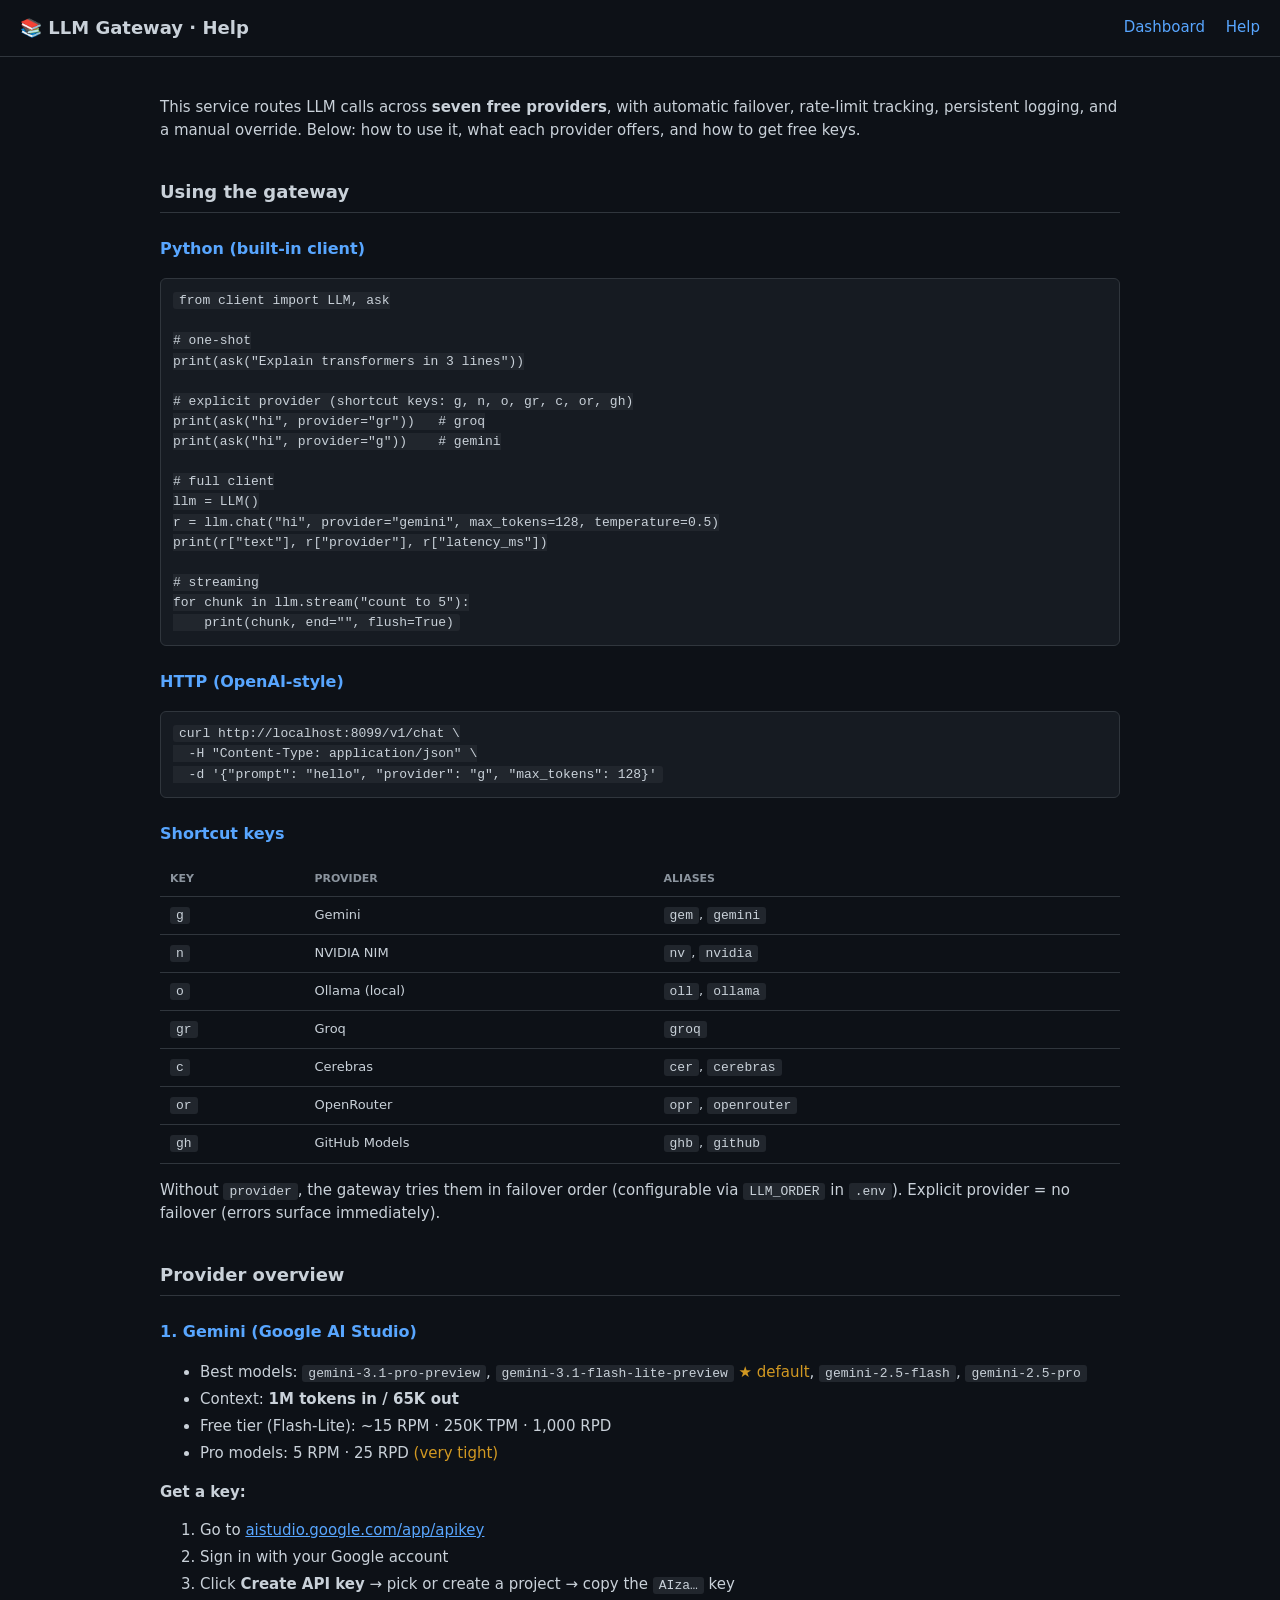
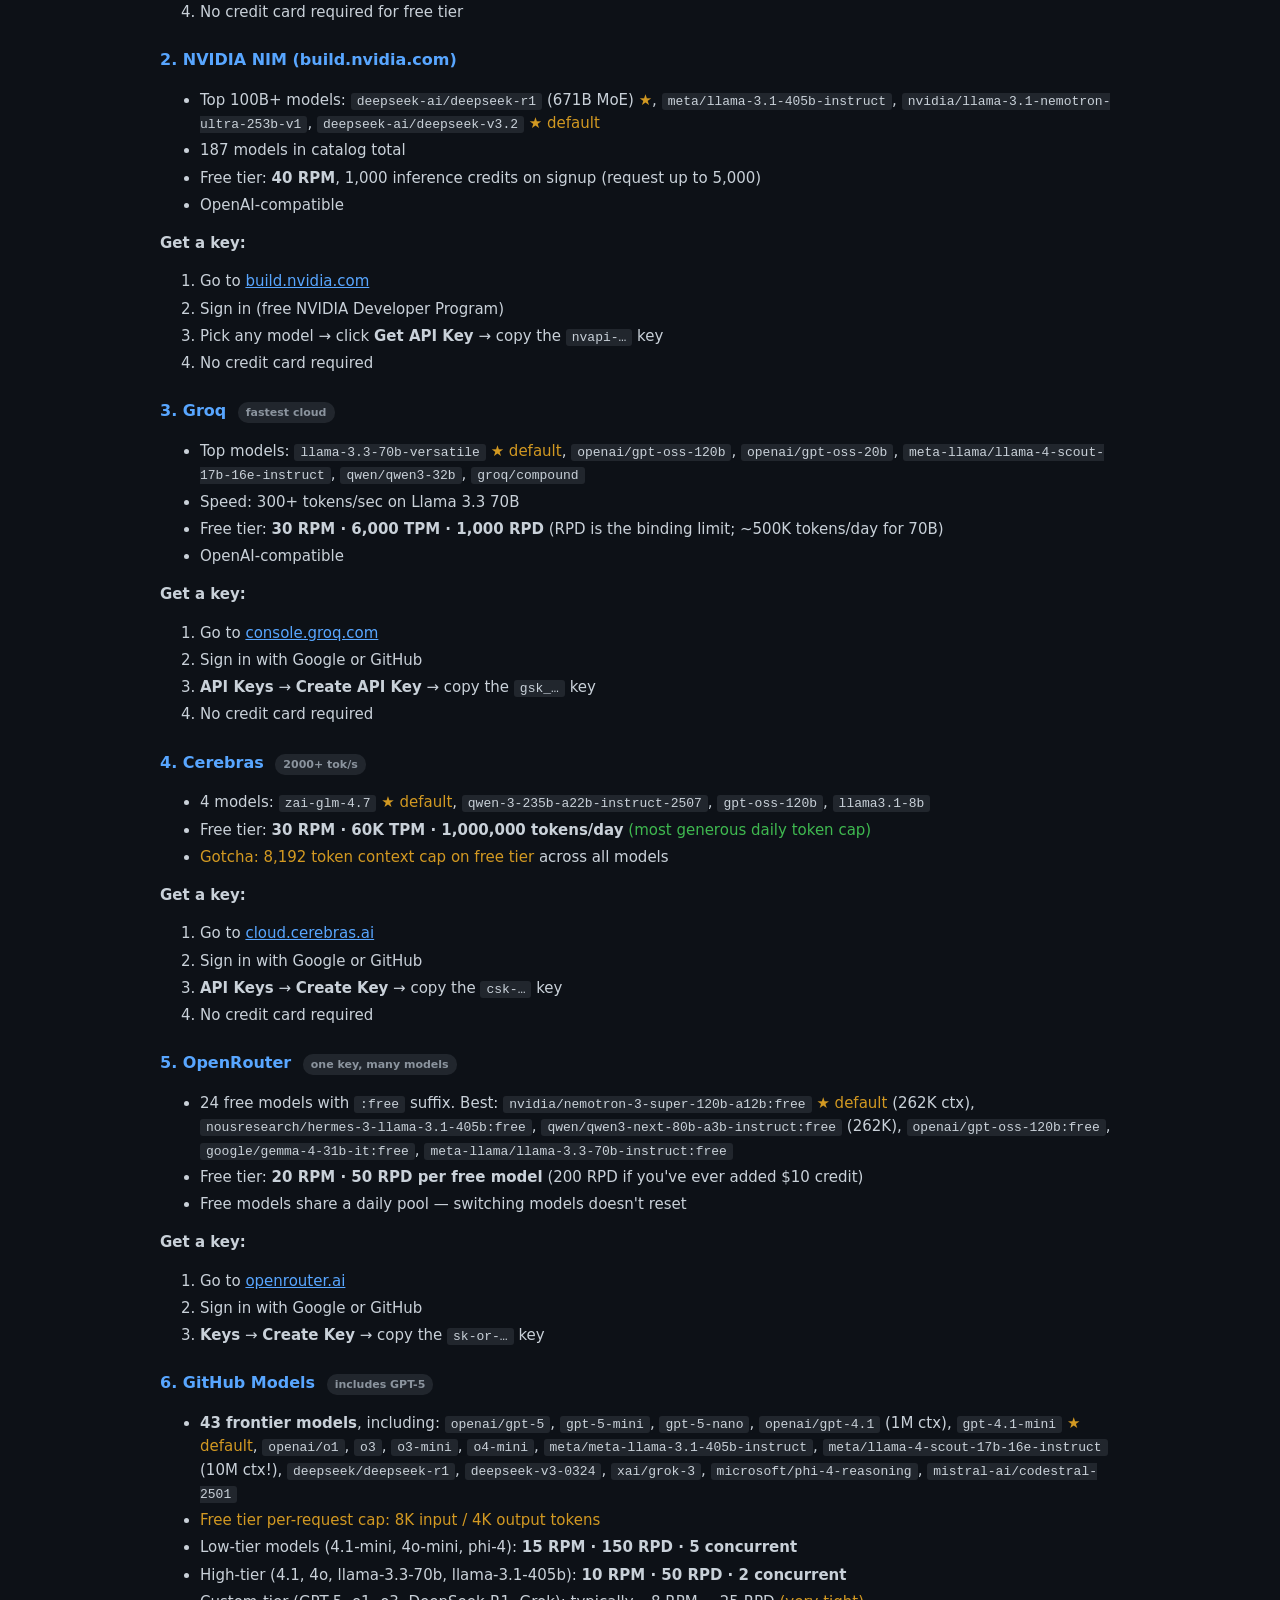
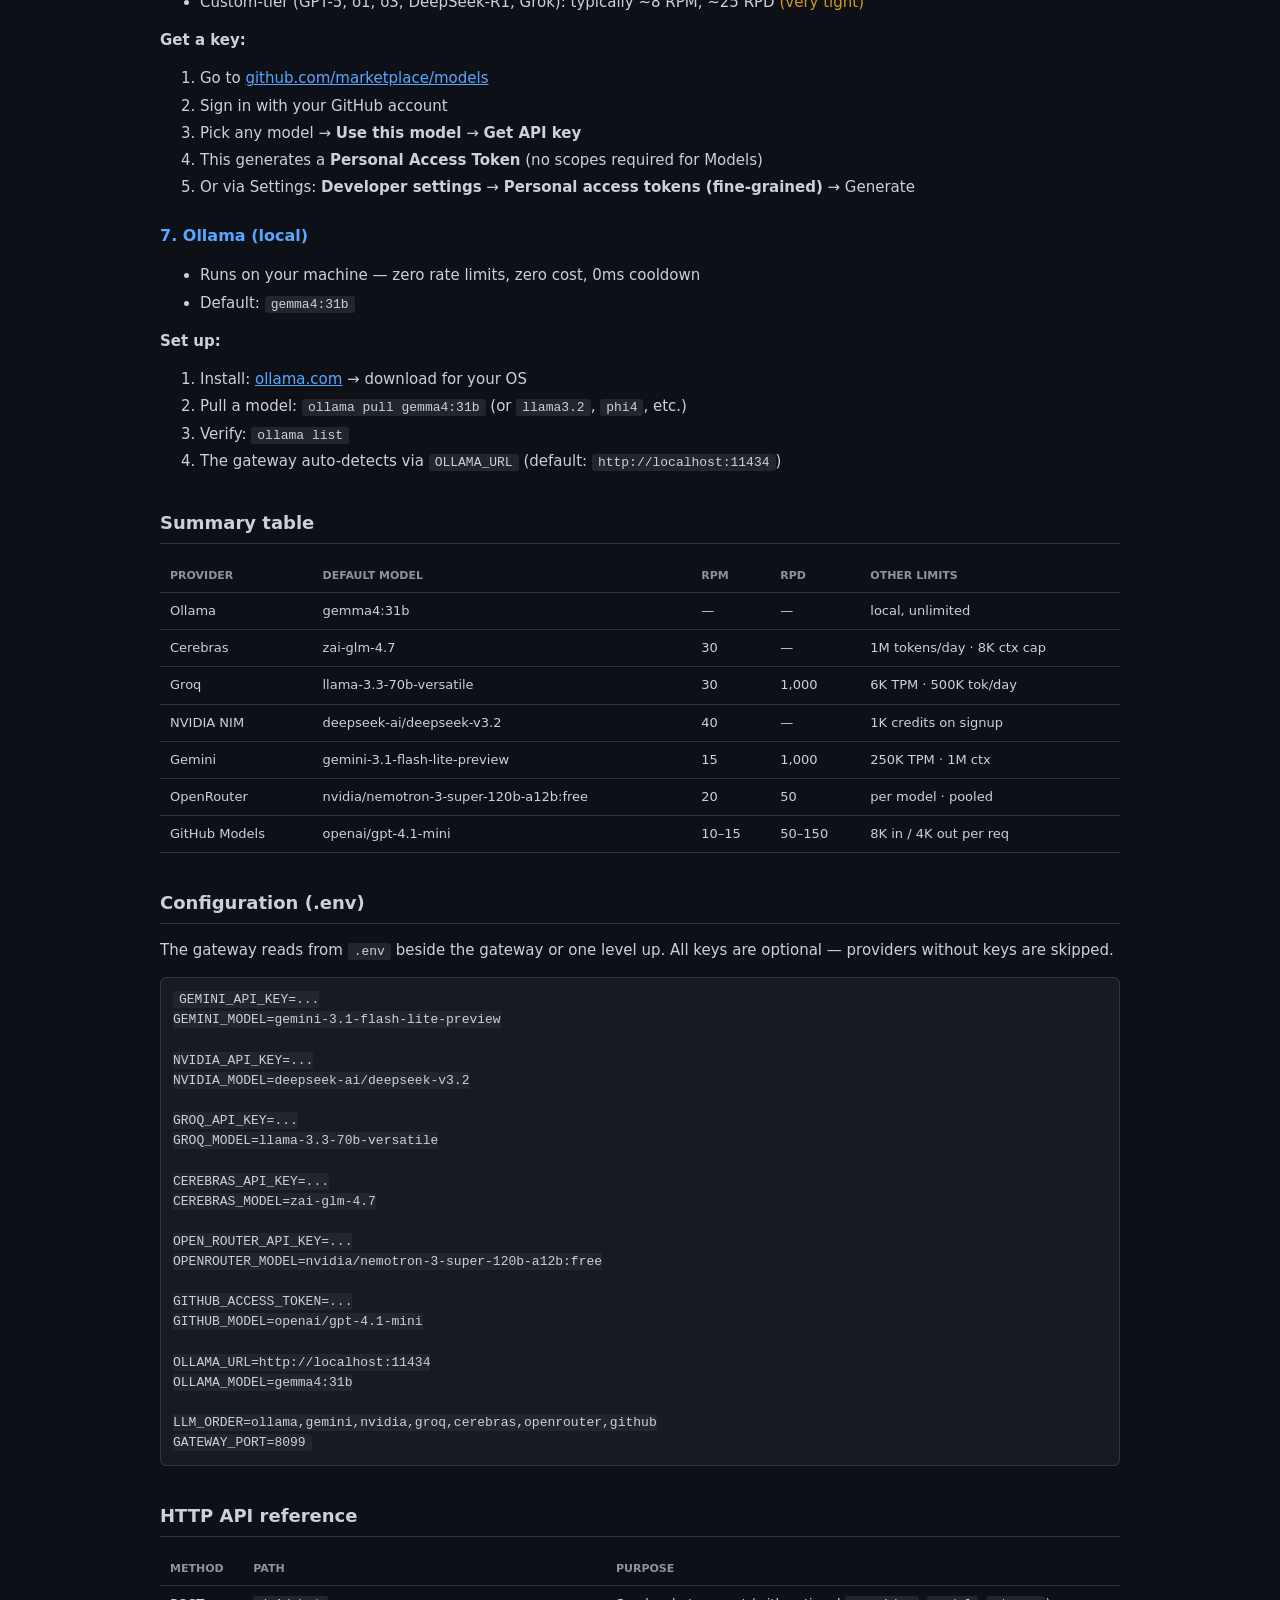
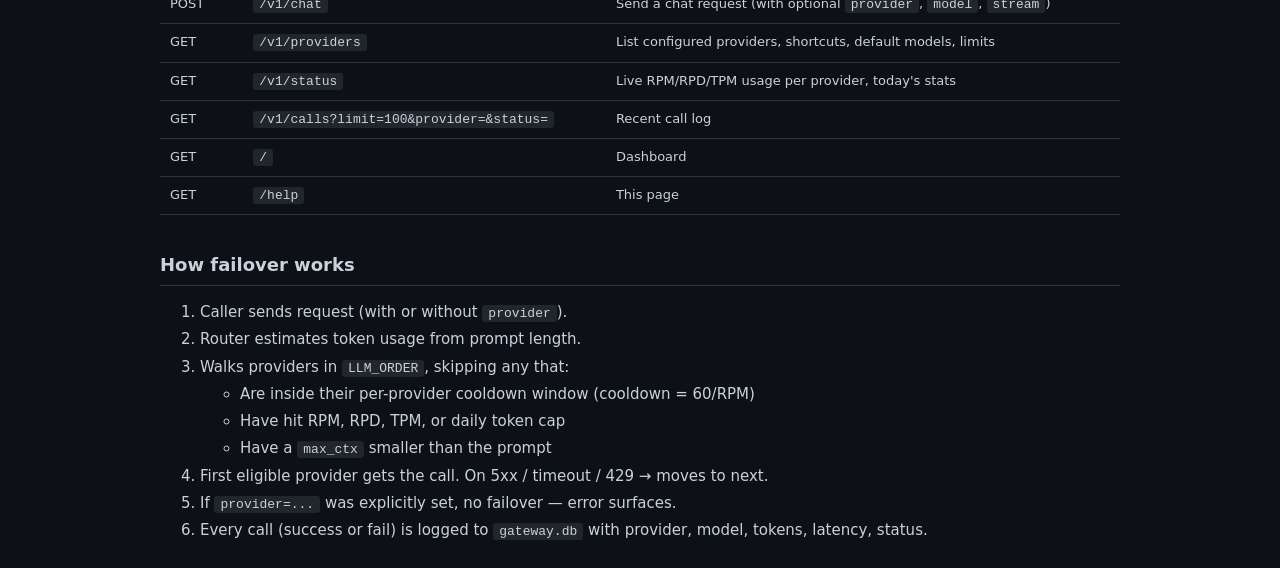
==== src/gateway/static/help.html @ 98fecb64 "feat: agent ready" ====
<!doctype html>
<html lang="en">
<head>
<meta charset="utf-8">
<title>LLM Gateway · Help & Free Keys</title>
<style>
  :root {
    --bg: #0d1117; --panel: #161b22; --border: #30363d; --text: #c9d1d9;
    --muted: #8b949e; --green: #3fb950; --red: #f85149; --blue: #58a6ff;
    --yellow: #d29922; --accent: #a371f7;
  }
  * { box-sizing: border-box; }
  body { background: var(--bg); color: var(--text); font: 15px/1.55 -apple-system, BlinkMacSystemFont, "Segoe UI", system-ui, sans-serif; margin: 0; }
  header { padding: 14px 20px; border-bottom: 1px solid var(--border); display: flex; justify-content: space-between; align-items: center; }
  header h1 { margin: 0; font-size: 18px; font-weight: 600; }
  header nav a { color: var(--blue); margin-left: 16px; text-decoration: none; }
  main { padding: 24px 20px; max-width: 1000px; margin: 0 auto; }
  h2 { font-size: 18px; margin-top: 36px; padding-bottom: 6px; border-bottom: 1px solid var(--border); }
  h3 { font-size: 16px; margin-top: 24px; color: var(--blue); }
  table { width: 100%; border-collapse: collapse; margin: 10px 0; font-size: 13px; }
  th, td { padding: 8px 10px; border-bottom: 1px solid var(--border); text-align: left; vertical-align: top; }
  th { color: var(--muted); font-weight: 600; text-transform: uppercase; font-size: 11px; }
  code, pre { font-family: ui-monospace, SFMono-Regular, "SF Mono", Menlo, monospace; }
  code { background: #21262d; padding: 1px 6px; border-radius: 3px; font-size: 13px; }
  pre { background: var(--panel); border: 1px solid var(--border); border-radius: 6px; padding: 12px; overflow-x: auto; font-size: 13px; }
  ol li, ul li { margin: 4px 0; }
  .star { color: var(--yellow); }
  .badge { display: inline-block; padding: 2px 8px; border-radius: 10px; font-size: 11px; background: #21262d; color: var(--muted); margin-left: 6px; }
  .ok { color: var(--green); }
  .warn { color: var(--yellow); }
  .err { color: var(--red); }
  a { color: var(--blue); }
</style>
</head>
<body>
<header>
  <h1>📚 LLM Gateway · Help</h1>
  <nav>
    <a href="/">Dashboard</a>
    <a href="/help">Help</a>
  </nav>
</header>
<main>

<p>This service routes LLM calls across <strong>seven free providers</strong>, with automatic failover, rate-limit tracking, persistent logging, and a manual override. Below: how to use it, what each provider offers, and how to get free keys.</p>

<h2>Using the gateway</h2>

<h3>Python (built-in client)</h3>
<pre><code>from client import LLM, ask

# one-shot
print(ask("Explain transformers in 3 lines"))

# explicit provider (shortcut keys: g, n, o, gr, c, or, gh)
print(ask("hi", provider="gr"))   # groq
print(ask("hi", provider="g"))    # gemini

# full client
llm = LLM()
r = llm.chat("hi", provider="gemini", max_tokens=128, temperature=0.5)
print(r["text"], r["provider"], r["latency_ms"])

# streaming
for chunk in llm.stream("count to 5"):
    print(chunk, end="", flush=True)</code></pre>

<h3>HTTP (OpenAI-style)</h3>
<pre><code>curl http://localhost:8099/v1/chat \
  -H "Content-Type: application/json" \
  -d '{"prompt": "hello", "provider": "g", "max_tokens": 128}'</code></pre>

<h3>Shortcut keys</h3>
<table>
  <tr><th>Key</th><th>Provider</th><th>Aliases</th></tr>
  <tr><td><code>g</code></td><td>Gemini</td><td><code>gem</code>, <code>gemini</code></td></tr>
  <tr><td><code>n</code></td><td>NVIDIA NIM</td><td><code>nv</code>, <code>nvidia</code></td></tr>
  <tr><td><code>o</code></td><td>Ollama (local)</td><td><code>oll</code>, <code>ollama</code></td></tr>
  <tr><td><code>gr</code></td><td>Groq</td><td><code>groq</code></td></tr>
  <tr><td><code>c</code></td><td>Cerebras</td><td><code>cer</code>, <code>cerebras</code></td></tr>
  <tr><td><code>or</code></td><td>OpenRouter</td><td><code>opr</code>, <code>openrouter</code></td></tr>
  <tr><td><code>gh</code></td><td>GitHub Models</td><td><code>ghb</code>, <code>github</code></td></tr>
</table>
<p>Without <code>provider</code>, the gateway tries them in failover order (configurable via <code>LLM_ORDER</code> in <code>.env</code>). Explicit provider = no failover (errors surface immediately).</p>

<h2>Provider overview</h2>

<h3>1. Gemini (Google AI Studio)</h3>
<ul>
  <li>Best models: <code>gemini-3.1-pro-preview</code>, <code>gemini-3.1-flash-lite-preview</code> <span class="star">★ default</span>, <code>gemini-2.5-flash</code>, <code>gemini-2.5-pro</code></li>
  <li>Context: <strong>1M tokens in / 65K out</strong></li>
  <li>Free tier (Flash-Lite): ~15 RPM · 250K TPM · 1,000 RPD</li>
  <li>Pro models: 5 RPM · 25 RPD <span class="warn">(very tight)</span></li>
</ul>
<p><b>Get a key:</b></p>
<ol>
  <li>Go to <a href="https://aistudio.google.com/app/apikey" target="_blank">aistudio.google.com/app/apikey</a></li>
  <li>Sign in with your Google account</li>
  <li>Click <strong>Create API key</strong> → pick or create a project → copy the <code>AIza…</code> key</li>
  <li>No credit card required for free tier</li>
</ol>

<h3>2. NVIDIA NIM (build.nvidia.com)</h3>
<ul>
  <li>Top 100B+ models: <code>deepseek-ai/deepseek-r1</code> (671B MoE) <span class="star">★</span>, <code>meta/llama-3.1-405b-instruct</code>, <code>nvidia/llama-3.1-nemotron-ultra-253b-v1</code>, <code>deepseek-ai/deepseek-v3.2</code> <span class="star">★ default</span></li>
  <li>187 models in catalog total</li>
  <li>Free tier: <strong>40 RPM</strong>, 1,000 inference credits on signup (request up to 5,000)</li>
  <li>OpenAI-compatible</li>
</ul>
<p><b>Get a key:</b></p>
<ol>
  <li>Go to <a href="https://build.nvidia.com/" target="_blank">build.nvidia.com</a></li>
  <li>Sign in (free NVIDIA Developer Program)</li>
  <li>Pick any model → click <strong>Get API Key</strong> → copy the <code>nvapi-…</code> key</li>
  <li>No credit card required</li>
</ol>

<h3>3. Groq <span class="badge">fastest cloud</span></h3>
<ul>
  <li>Top models: <code>llama-3.3-70b-versatile</code> <span class="star">★ default</span>, <code>openai/gpt-oss-120b</code>, <code>openai/gpt-oss-20b</code>, <code>meta-llama/llama-4-scout-17b-16e-instruct</code>, <code>qwen/qwen3-32b</code>, <code>groq/compound</code></li>
  <li>Speed: 300+ tokens/sec on Llama 3.3 70B</li>
  <li>Free tier: <strong>30 RPM · 6,000 TPM · 1,000 RPD</strong> (RPD is the binding limit; ~500K tokens/day for 70B)</li>
  <li>OpenAI-compatible</li>
</ul>
<p><b>Get a key:</b></p>
<ol>
  <li>Go to <a href="https://console.groq.com" target="_blank">console.groq.com</a></li>
  <li>Sign in with Google or GitHub</li>
  <li><strong>API Keys</strong> → <strong>Create API Key</strong> → copy the <code>gsk_…</code> key</li>
  <li>No credit card required</li>
</ol>

<h3>4. Cerebras <span class="badge">2000+ tok/s</span></h3>
<ul>
  <li>4 models: <code>zai-glm-4.7</code> <span class="star">★ default</span>, <code>qwen-3-235b-a22b-instruct-2507</code>, <code>gpt-oss-120b</code>, <code>llama3.1-8b</code></li>
  <li>Free tier: <strong>30 RPM · 60K TPM · 1,000,000 tokens/day</strong> <span class="ok">(most generous daily token cap)</span></li>
  <li><span class="warn">Gotcha: 8,192 token context cap on free tier</span> across all models</li>
</ul>
<p><b>Get a key:</b></p>
<ol>
  <li>Go to <a href="https://cloud.cerebras.ai" target="_blank">cloud.cerebras.ai</a></li>
  <li>Sign in with Google or GitHub</li>
  <li><strong>API Keys</strong> → <strong>Create Key</strong> → copy the <code>csk-…</code> key</li>
  <li>No credit card required</li>
</ol>

<h3>5. OpenRouter <span class="badge">one key, many models</span></h3>
<ul>
  <li>24 free models with <code>:free</code> suffix. Best:
    <code>nvidia/nemotron-3-super-120b-a12b:free</code> <span class="star">★ default</span> (262K ctx),
    <code>nousresearch/hermes-3-llama-3.1-405b:free</code>,
    <code>qwen/qwen3-next-80b-a3b-instruct:free</code> (262K),
    <code>openai/gpt-oss-120b:free</code>,
    <code>google/gemma-4-31b-it:free</code>,
    <code>meta-llama/llama-3.3-70b-instruct:free</code>
  </li>
  <li>Free tier: <strong>20 RPM · 50 RPD per free model</strong> (200 RPD if you've ever added $10 credit)</li>
  <li>Free models share a daily pool — switching models doesn't reset</li>
</ul>
<p><b>Get a key:</b></p>
<ol>
  <li>Go to <a href="https://openrouter.ai" target="_blank">openrouter.ai</a></li>
  <li>Sign in with Google or GitHub</li>
  <li><strong>Keys</strong> → <strong>Create Key</strong> → copy the <code>sk-or-…</code> key</li>
</ol>

<h3>6. GitHub Models <span class="badge">includes GPT-5</span></h3>
<ul>
  <li><strong>43 frontier models</strong>, including:
    <code>openai/gpt-5</code>, <code>gpt-5-mini</code>, <code>gpt-5-nano</code>,
    <code>openai/gpt-4.1</code> (1M ctx), <code>gpt-4.1-mini</code> <span class="star">★ default</span>,
    <code>openai/o1</code>, <code>o3</code>, <code>o3-mini</code>, <code>o4-mini</code>,
    <code>meta/meta-llama-3.1-405b-instruct</code>,
    <code>meta/llama-4-scout-17b-16e-instruct</code> (10M ctx!),
    <code>deepseek/deepseek-r1</code>, <code>deepseek-v3-0324</code>,
    <code>xai/grok-3</code>, <code>microsoft/phi-4-reasoning</code>, <code>mistral-ai/codestral-2501</code>
  </li>
  <li><span class="warn">Free tier per-request cap: 8K input / 4K output tokens</span></li>
  <li>Low-tier models (4.1-mini, 4o-mini, phi-4): <strong>15 RPM · 150 RPD · 5 concurrent</strong></li>
  <li>High-tier (4.1, 4o, llama-3.3-70b, llama-3.1-405b): <strong>10 RPM · 50 RPD · 2 concurrent</strong></li>
  <li>Custom-tier (GPT-5, o1, o3, DeepSeek-R1, Grok): typically ~8 RPM, ~25 RPD <span class="warn">(very tight)</span></li>
</ul>
<p><b>Get a key:</b></p>
<ol>
  <li>Go to <a href="https://github.com/marketplace/models" target="_blank">github.com/marketplace/models</a></li>
  <li>Sign in with your GitHub account</li>
  <li>Pick any model → <strong>Use this model</strong> → <strong>Get API key</strong></li>
  <li>This generates a <strong>Personal Access Token</strong> (no scopes required for Models)</li>
  <li>Or via Settings: <strong>Developer settings</strong> → <strong>Personal access tokens (fine-grained)</strong> → Generate</li>
</ol>

<h3>7. Ollama (local)</h3>
<ul>
  <li>Runs on your machine — zero rate limits, zero cost, 0ms cooldown</li>
  <li>Default: <code>gemma4:31b</code></li>
</ul>
<p><b>Set up:</b></p>
<ol>
  <li>Install: <a href="https://ollama.com" target="_blank">ollama.com</a> → download for your OS</li>
  <li>Pull a model: <code>ollama pull gemma4:31b</code> (or <code>llama3.2</code>, <code>phi4</code>, etc.)</li>
  <li>Verify: <code>ollama list</code></li>
  <li>The gateway auto-detects via <code>OLLAMA_URL</code> (default: <code>http://localhost:11434</code>)</li>
</ol>

<h2>Summary table</h2>
<table>
  <tr><th>Provider</th><th>Default model</th><th>RPM</th><th>RPD</th><th>Other limits</th></tr>
  <tr><td>Ollama</td><td>gemma4:31b</td><td>—</td><td>—</td><td>local, unlimited</td></tr>
  <tr><td>Cerebras</td><td>zai-glm-4.7</td><td>30</td><td>—</td><td>1M tokens/day · 8K ctx cap</td></tr>
  <tr><td>Groq</td><td>llama-3.3-70b-versatile</td><td>30</td><td>1,000</td><td>6K TPM · 500K tok/day</td></tr>
  <tr><td>NVIDIA NIM</td><td>deepseek-ai/deepseek-v3.2</td><td>40</td><td>—</td><td>1K credits on signup</td></tr>
  <tr><td>Gemini</td><td>gemini-3.1-flash-lite-preview</td><td>15</td><td>1,000</td><td>250K TPM · 1M ctx</td></tr>
  <tr><td>OpenRouter</td><td>nvidia/nemotron-3-super-120b-a12b:free</td><td>20</td><td>50</td><td>per model · pooled</td></tr>
  <tr><td>GitHub Models</td><td>openai/gpt-4.1-mini</td><td>10–15</td><td>50–150</td><td>8K in / 4K out per req</td></tr>
</table>

<h2>Configuration (.env)</h2>
<p>The gateway reads from <code>.env</code> beside the gateway or one level up. All keys are optional — providers without keys are skipped.</p>
<pre><code>GEMINI_API_KEY=...
GEMINI_MODEL=gemini-3.1-flash-lite-preview

NVIDIA_API_KEY=...
NVIDIA_MODEL=deepseek-ai/deepseek-v3.2

GROQ_API_KEY=...
GROQ_MODEL=llama-3.3-70b-versatile

CEREBRAS_API_KEY=...
CEREBRAS_MODEL=zai-glm-4.7

OPEN_ROUTER_API_KEY=...
OPENROUTER_MODEL=nvidia/nemotron-3-super-120b-a12b:free

GITHUB_ACCESS_TOKEN=...
GITHUB_MODEL=openai/gpt-4.1-mini

OLLAMA_URL=http://localhost:11434
OLLAMA_MODEL=gemma4:31b

LLM_ORDER=ollama,gemini,nvidia,groq,cerebras,openrouter,github
GATEWAY_PORT=8099</code></pre>

<h2>HTTP API reference</h2>
<table>
  <tr><th>Method</th><th>Path</th><th>Purpose</th></tr>
  <tr><td>POST</td><td><code>/v1/chat</code></td><td>Send a chat request (with optional <code>provider</code>, <code>model</code>, <code>stream</code>)</td></tr>
  <tr><td>GET</td><td><code>/v1/providers</code></td><td>List configured providers, shortcuts, default models, limits</td></tr>
  <tr><td>GET</td><td><code>/v1/status</code></td><td>Live RPM/RPD/TPM usage per provider, today's stats</td></tr>
  <tr><td>GET</td><td><code>/v1/calls?limit=100&amp;provider=&amp;status=</code></td><td>Recent call log</td></tr>
  <tr><td>GET</td><td><code>/</code></td><td>Dashboard</td></tr>
  <tr><td>GET</td><td><code>/help</code></td><td>This page</td></tr>
</table>

<h2>How failover works</h2>
<ol>
  <li>Caller sends request (with or without <code>provider</code>).</li>
  <li>Router estimates token usage from prompt length.</li>
  <li>Walks providers in <code>LLM_ORDER</code>, skipping any that:
    <ul>
      <li>Are inside their per-provider cooldown window (cooldown = 60/RPM)</li>
      <li>Have hit RPM, RPD, TPM, or daily token cap</li>
      <li>Have a <code>max_ctx</code> smaller than the prompt</li>
    </ul>
  </li>
  <li>First eligible provider gets the call. On 5xx / timeout / 429 → moves to next.</li>
  <li>If <code>provider=...</code> was explicitly set, no failover — error surfaces.</li>
  <li>Every call (success or fail) is logged to <code>gateway.db</code> with provider, model, tokens, latency, status.</li>
</ol>

</main>
</body>
</html>
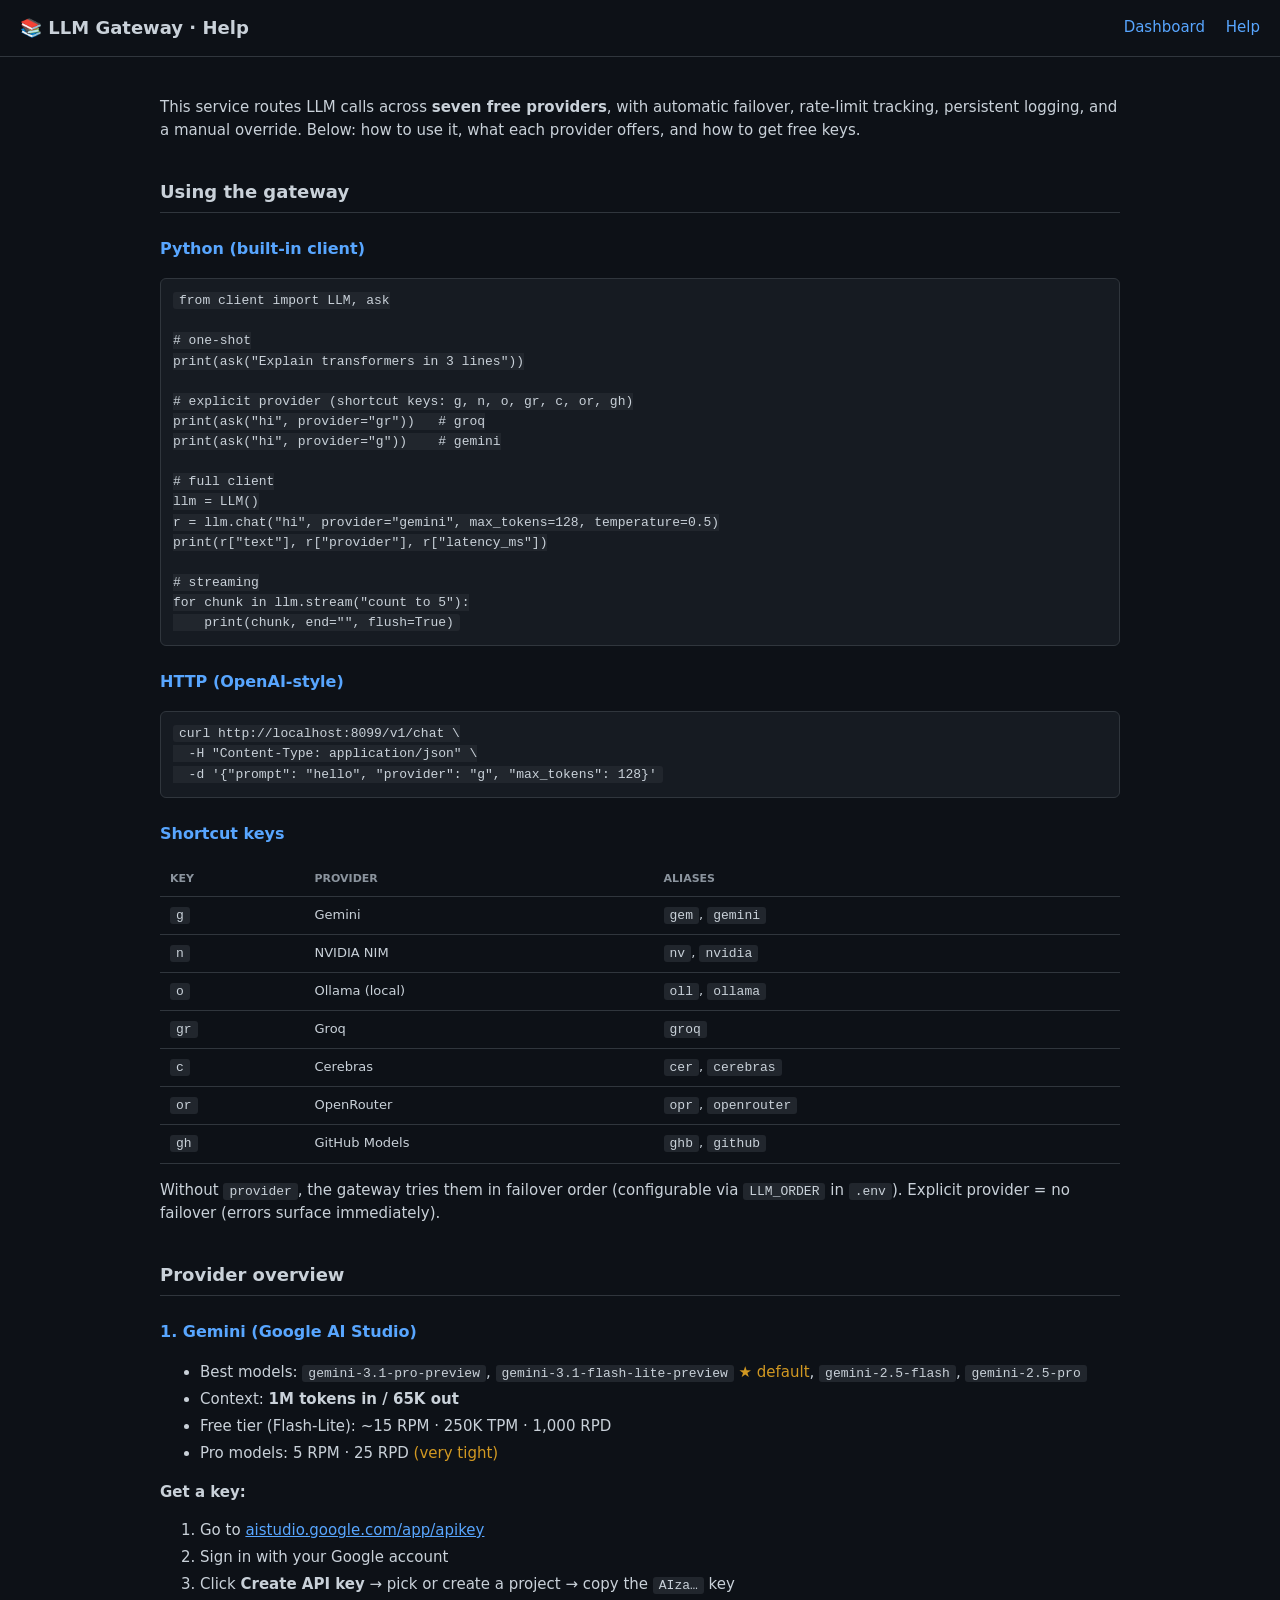
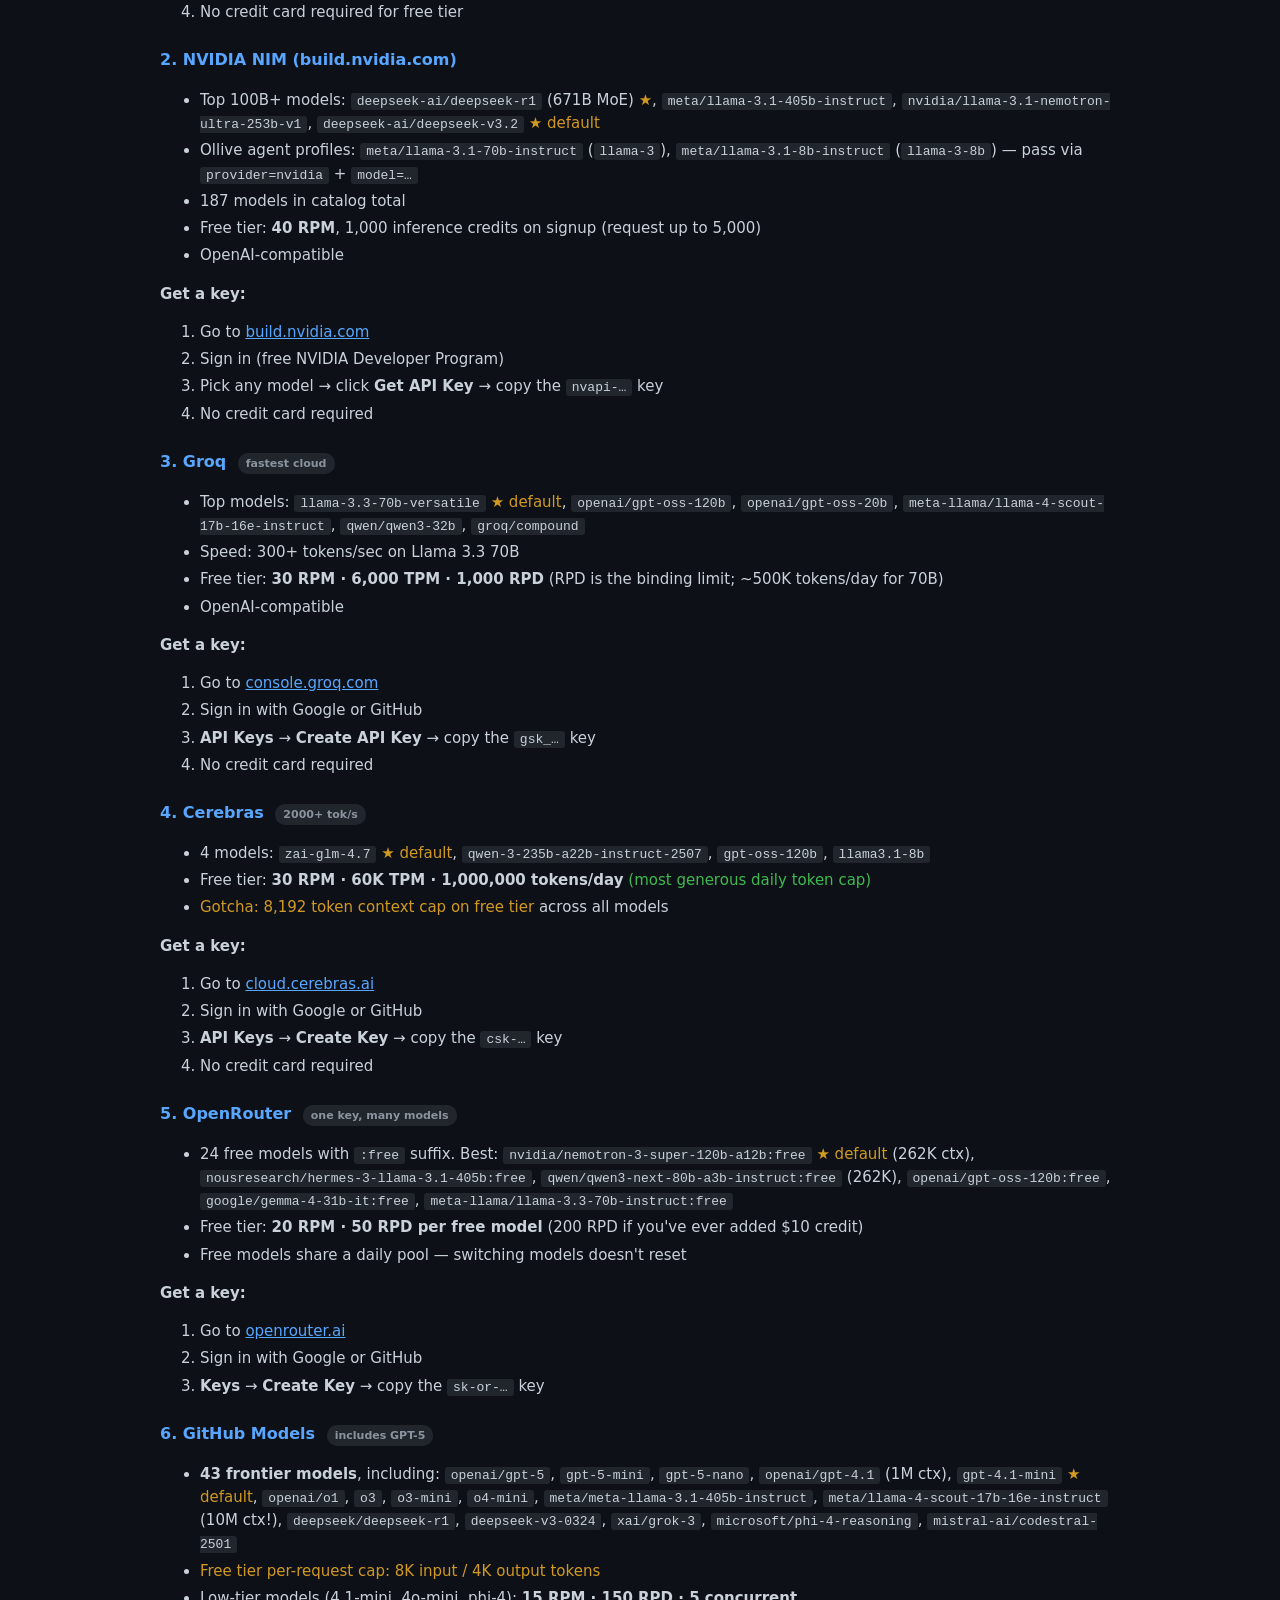
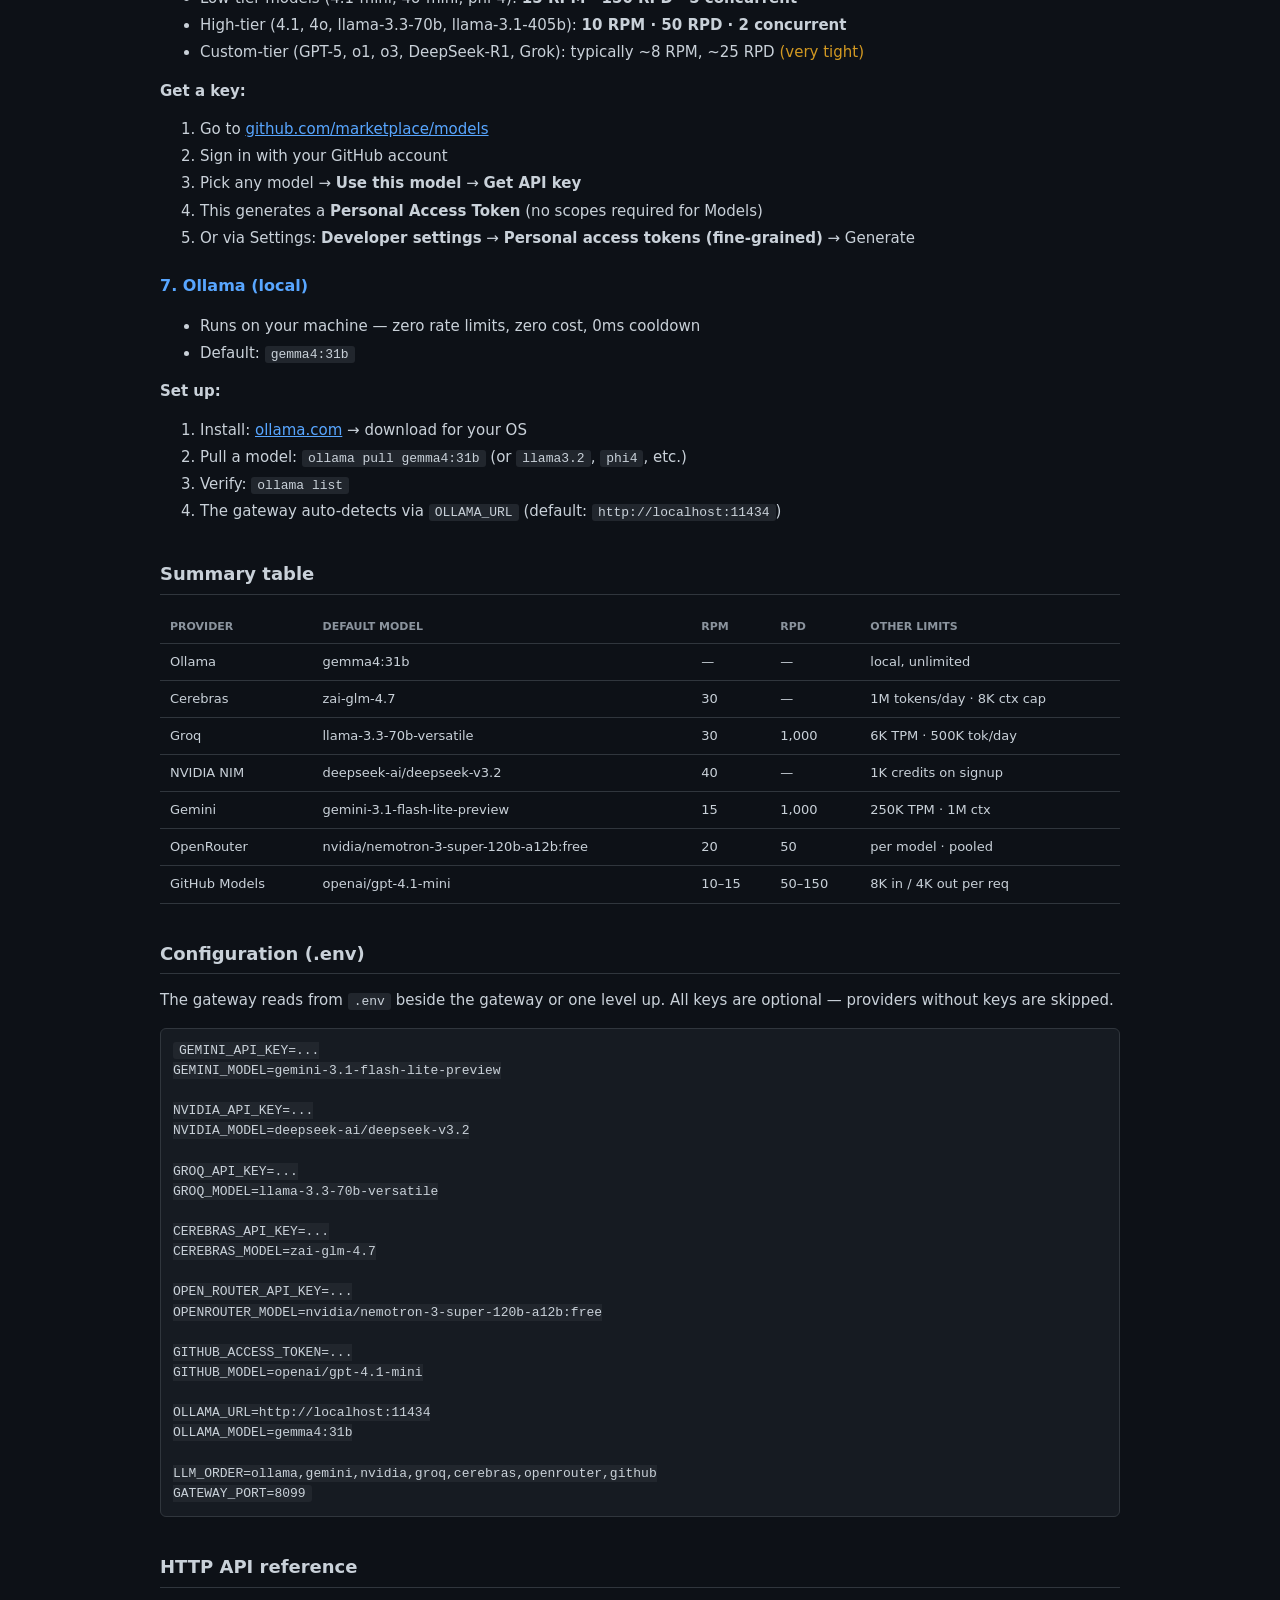
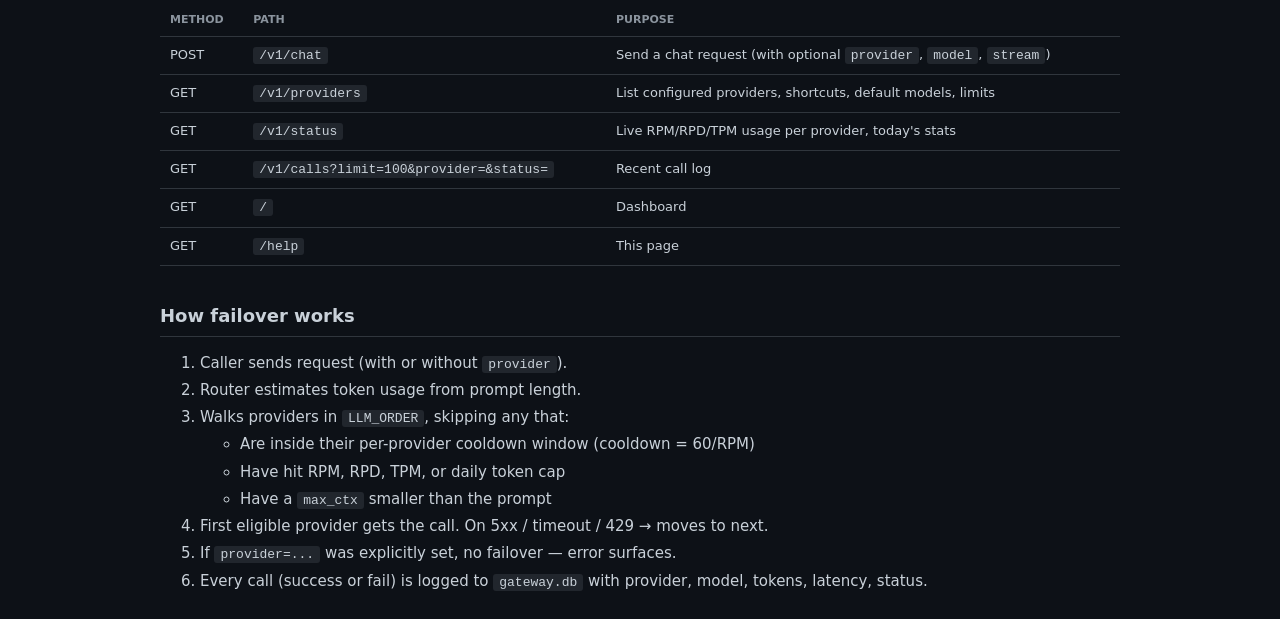
==== commit 81e74616: "feat: integrating llama-3-8b" ====
--- a/src/gateway/static/help.html
+++ b/src/gateway/static/help.html
@@ -103,6 +103,7 @@
 <h3>2. NVIDIA NIM (build.nvidia.com)</h3>
 <ul>
   <li>Top 100B+ models: <code>deepseek-ai/deepseek-r1</code> (671B MoE) <span class="star">★</span>, <code>meta/llama-3.1-405b-instruct</code>, <code>nvidia/llama-3.1-nemotron-ultra-253b-v1</code>, <code>deepseek-ai/deepseek-v3.2</code> <span class="star">★ default</span></li>
+  <li>Ollive agent profiles: <code>meta/llama-3.1-70b-instruct</code> (<code>llama-3</code>), <code>meta/llama-3.1-8b-instruct</code> (<code>llama-3-8b</code>) — pass via <code>provider=nvidia</code> + <code>model=…</code></li>
   <li>187 models in catalog total</li>
   <li>Free tier: <strong>40 RPM</strong>, 1,000 inference credits on signup (request up to 5,000)</li>
   <li>OpenAI-compatible</li>
